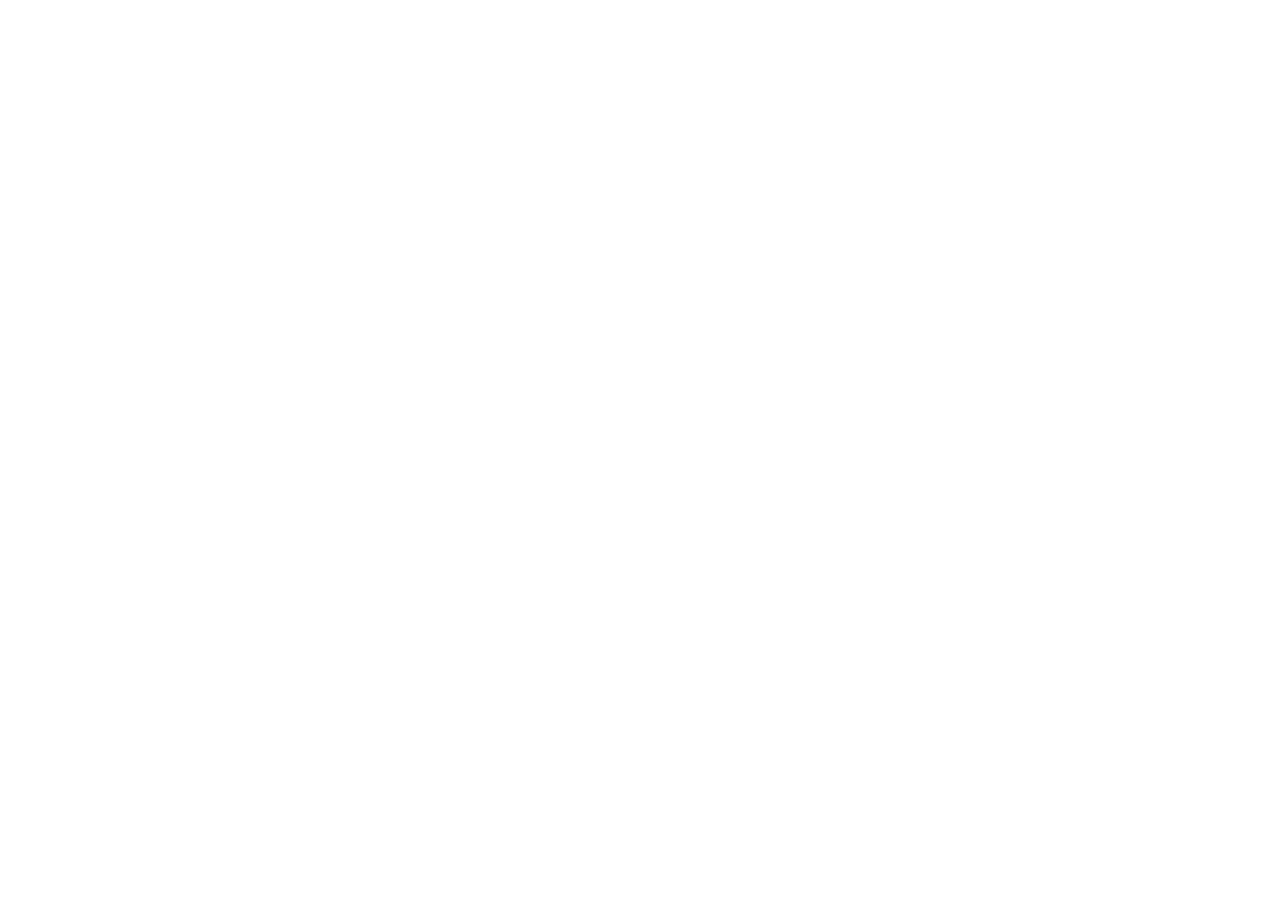
==== index.html @ 0e4d5a5d "creando y descargando materiales para BlogDeCafe" ====
<!DOCTYPE html>
<html lang="en">
<head>
    <meta charset="UTF-8">
    <meta name="viewport" content="width=device-width, initial-scale=1.0">
    <title>BlogDeCafe</title>
    <link rel="stylesheet" href="css/style.css">
    <link rel="stylesheet" href="css/normalize.css">

</head>
<body>
    
</body>
</html>
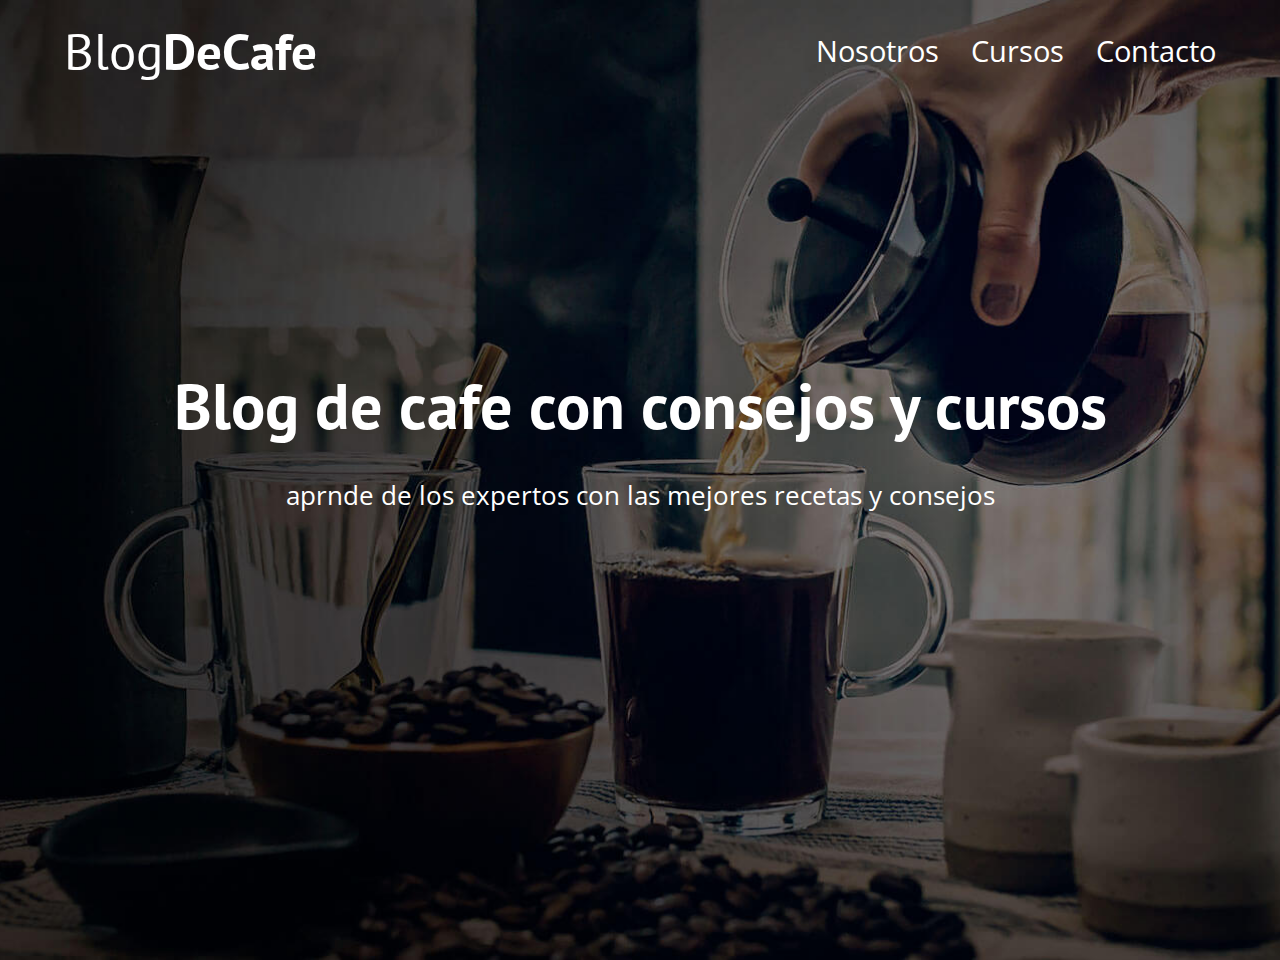
==== commit afd246c6: "trabajando en el header en html y css" ====
--- a/index.html
+++ b/index.html
@@ -1,14 +1,39 @@
 <!DOCTYPE html>
 <html lang="en">
+
 <head>
     <meta charset="UTF-8">
     <meta name="viewport" content="width=device-width, initial-scale=1.0">
     <title>BlogDeCafe</title>
     <link rel="stylesheet" href="css/style.css">
+    <link rel="preconnect" href="https://fonts.googleapis.com">
+    <link rel="preconnect" href="https://fonts.gstatic.com" crossorigin>
+    <link
+        href="https://fonts.googleapis.com/css2?family=Open+Sans&family=PT+Sans:wght@400;700&display=swap"
+        rel="stylesheet">
     <link rel="stylesheet" href="css/normalize.css">
 
 </head>
+
 <body>
-    
+    <header class="header">
+        <div class="contenedor">
+            <div class="barra">
+                <a class="logo" href="index.html"><h1 class="logo__nombre  no-margin centrar-texto">Blog<span class="logo__bold">DeCafe</span></h1></a>
+                <nav class="navegacion">
+                    <a href="nosotros.html" class="navegacion__enlace">Nosotros</a>
+                    <a href="cursos.html" class="navegacion__enlace">Cursos</a>
+                    <a href="contacto.html" class="navegacion__enlace">Contacto</a>
+                </nav>
+            </div>
+        </div>
+        <div class="header__texto">
+            <h2 class="no-margin">Blog de cafe con consejos y cursos</h2>
+            <p class="no-margin">aprnde de los expertos con las mejores recetas y consejos</p>
+        </div>
+    </header>
+
+
 </body>
+
 </html>--- a/css/style.css
+++ b/css/style.css
@@ -0,0 +1,115 @@
+:root{
+    --fuenteHeading: 'PT Sans', sans-serif;
+    --fuenteParrafos: 'Open Sans', sans-serif;
+
+    --primario: #784D3C;
+    --blanco: #ffffff;
+    --negro: #000000;
+}
+
+html{
+    box-sizing: border-box;
+    font-size: inherit;
+}
+*, *:before, *:after{
+    box-sizing: inherit;
+}
+
+body {
+    font-family: var(--fuenteParrafos);
+    font-size: 1.6rem;
+    line-height: 2;
+
+}
+
+.contenedor {
+    max-width: 120rem;
+    width: 90%;
+    margin: 0 auto;
+
+}
+
+a{
+    text-decoration: none;
+}
+
+h1, h2, h3, h4{
+    font-family: var(--fuenteHeading);
+}
+
+h1{
+    font-size: 4.8rem;
+}
+h2{
+    font-size: 4rem;
+}
+h3{
+    font-size: 3.2rem;
+}
+h4{
+    font-size: 2.8rem;
+}
+
+img{
+    max-width: 100%;
+}
+
+/** Utilidades **/
+.no-margin{
+    margin: 0;
+}
+.no-padding{
+    padding: 0;
+}
+.centrar-texto{
+    text-align: center;
+}
+
+.header{
+    background-image: url(../img/banner.jpg);
+    height: 60rem;
+    background-size: cover;
+    background-repeat: no-repeat;
+    background-position: center center;
+
+}
+.header__texto{
+    text-align: center;
+    color: var(--blanco);
+    margin-top: 5rem;
+}
+@media (min-width: 768px) {
+  .header__texto{
+    margin-top: 15rem;
+  }
+}
+@media (min-width: 768px) {
+  .barra{
+    display: flex;
+    justify-content: space-between;/** alinear horisontalmente **/
+    align-items: center;/** alinear verticalmente **/
+  }
+}
+.logo{
+    color: var(--blanco);
+}
+.logo__nombre{
+    font-weight: 400;
+}
+.logo__bold{
+    font-weight: 700;
+}
+
+@media (min-width: 768px) {
+ .navegacion{
+    display: flex;
+    gap: 2rem;
+ } 
+}
+
+.navegacion__enlace{
+    display: block;
+    text-align: center;
+    font-size: 1.8rem;
+    color: var(--blanco);
+}
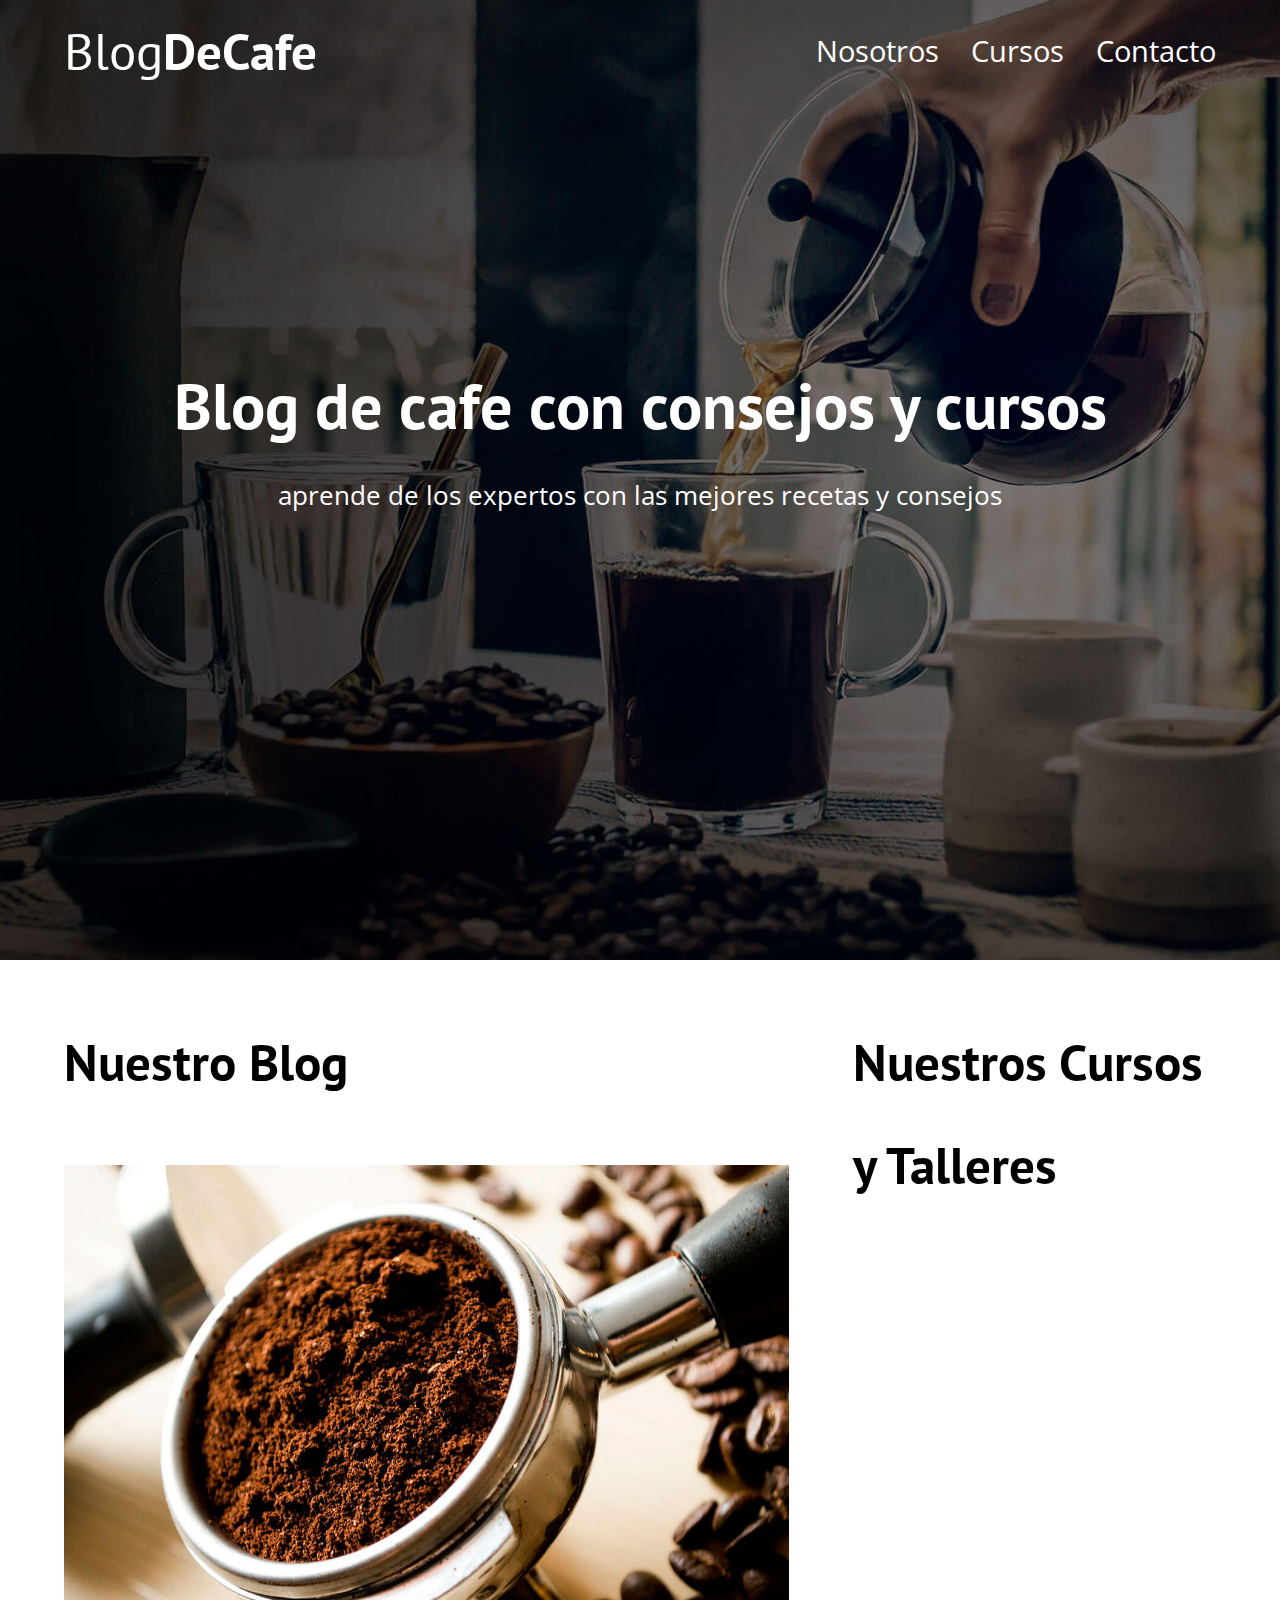
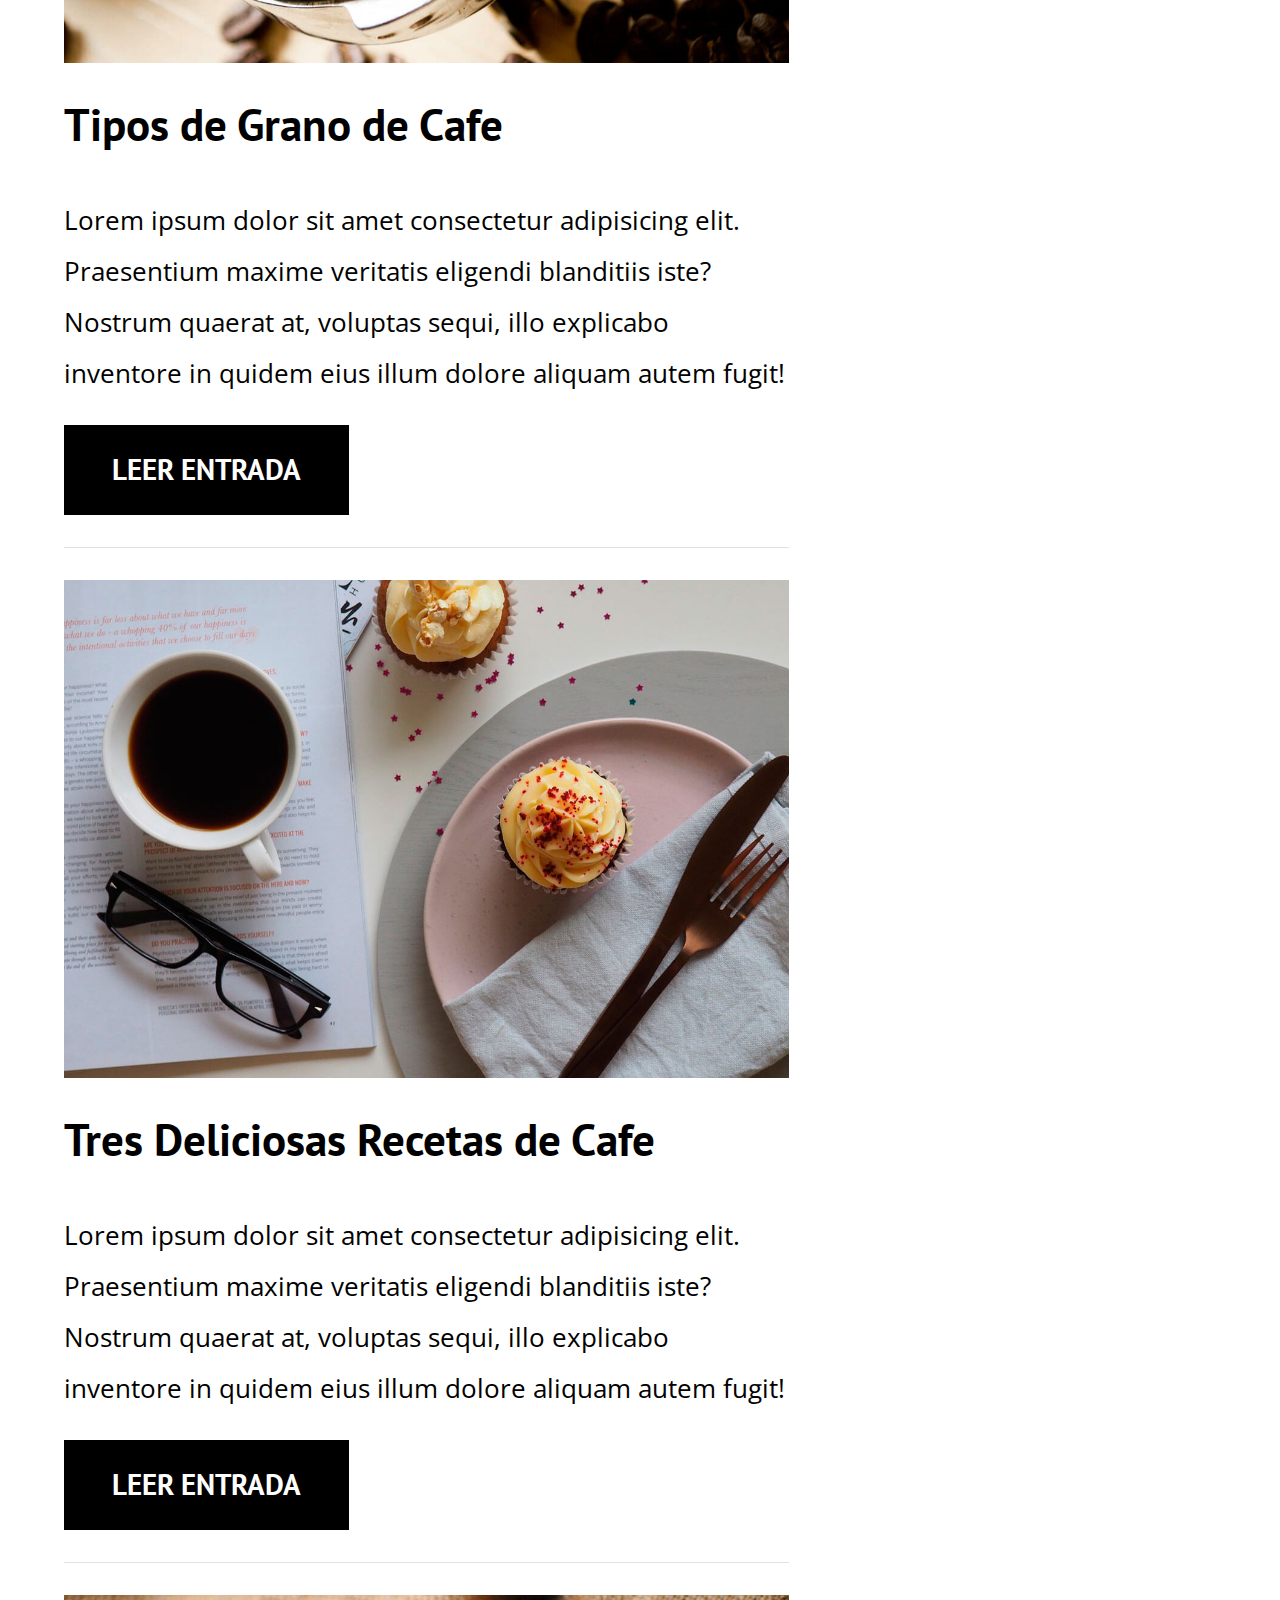
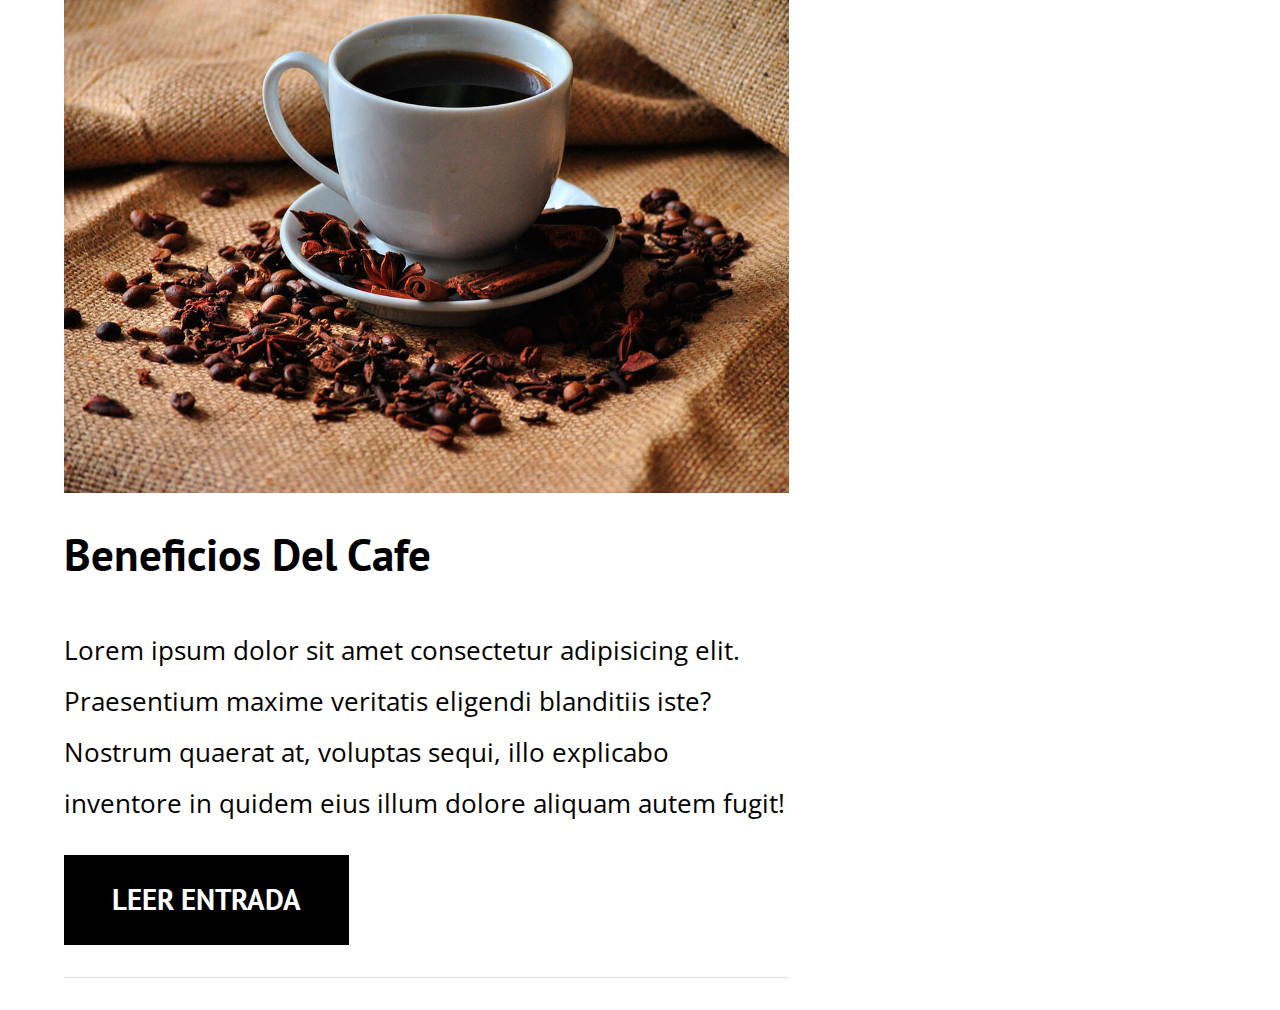
==== commit 735bc6b8: "mas style" ====
--- a/index.html
+++ b/index.html
@@ -29,11 +29,55 @@
         </div>
         <div class="header__texto">
             <h2 class="no-margin">Blog de cafe con consejos y cursos</h2>
-            <p class="no-margin">aprnde de los expertos con las mejores recetas y consejos</p>
+            <p class="no-margin">aprende de los expertos con las mejores recetas y consejos</p>
         </div>
     </header>
 
+    <div class="contenedor contenido-principal">
+        <main class="blog">
+            <h3>Nuestro Blog</h3>
+            <article class="entrada">
+                <div class="entrada__imagen">
+                    <img src="img/blog1.jpg" alt="imagen blog">
+                </div>
+
+                <div class="entrada__contenido">
+                    <h4 class="no-margin">Tipos de Grano de Cafe</h4>
+                    <p>Lorem ipsum dolor sit amet consectetur adipisicing elit. Praesentium maxime veritatis eligendi blanditiis iste? Nostrum quaerat at, voluptas sequi, illo explicabo inventore in quidem eius illum dolore aliquam autem fugit!</p>
+                    <a href="entrada.html" class="boton boton--primario">leer entrada</a>
+                </div>
+            </article>
+
+            <article class="entrada">
+                <div class="entrada__imagen">
+                    <img src="img/blog2.jpg" alt="imagen blog">
+                </div>
+
+                <div class="entrada__contenido">
+                    <h4 class="no-margin">Tres Deliciosas Recetas de Cafe</h4>
+                    <p>Lorem ipsum dolor sit amet consectetur adipisicing elit. Praesentium maxime veritatis eligendi blanditiis iste? Nostrum quaerat at, voluptas sequi, illo explicabo inventore in quidem eius illum dolore aliquam autem fugit!</p>
+                    <a href="entrada.html" class="boton boton--primario">leer entrada</a>
+                </div>
+            </article>
+
+            <article class="entrada">
+                <div class="entrada__imagen">
+                    <img src="img/blog3.jpg" alt="imagen blog">
+                </div>
+
+                <div class="entrada__contenido">
+                    <h4 class="no-margin">Beneficios Del Cafe</h4>
+                    <p>Lorem ipsum dolor sit amet consectetur adipisicing elit. Praesentium maxime veritatis eligendi blanditiis iste? Nostrum quaerat at, voluptas sequi, illo explicabo inventore in quidem eius illum dolore aliquam autem fugit!</p>
+                    <a href="entrada.html" class="boton boton--primario">leer entrada</a>
+                </div>
+            </article>
+        </main>
+        <aside class="sidebar">
+            <h3>Nuestros Cursos y Talleres</h3>
+        </aside>
+
+    </div>
+
 
 </body>
-
 </html>--- a/css/style.css
+++ b/css/style.css
@@ -3,6 +3,7 @@
     --fuenteParrafos: 'Open Sans', sans-serif;
 
     --primario: #784D3C;
+    --gris: #e1e1e1;
     --blanco: #ffffff;
     --negro: #000000;
 }
@@ -113,3 +114,40 @@
     font-size: 1.8rem;
     color: var(--blanco);
 }
+
+@media (min-width: 768px) {
+    .contenido-principal{
+        display: grid;
+        grid-template-columns: 2fr 1fr;
+        column-gap: 4rem;
+    }
+}
+
+.entrada{
+    border-bottom: 1px solid var(--gris) ;
+    margin-bottom: 2rem;
+}
+.border:last-of-type{
+    border: none;
+    margin-bottom: 0;
+}
+.boton{
+    display: block;
+    font-family: var(--fuenteHeading);
+    color: var(--blanco);
+    text-align: center;
+    padding: 1rem 3rem;
+    font-size: 1.8rem;
+    text-transform: uppercase;
+    font-weight: 700;
+    margin-bottom: 2rem;
+}
+
+@media (min-width: 768px) {
+  .boton{
+    display: inline-block;
+  }
+}
+.boton--primario{
+    background-color: var(--negro);
+}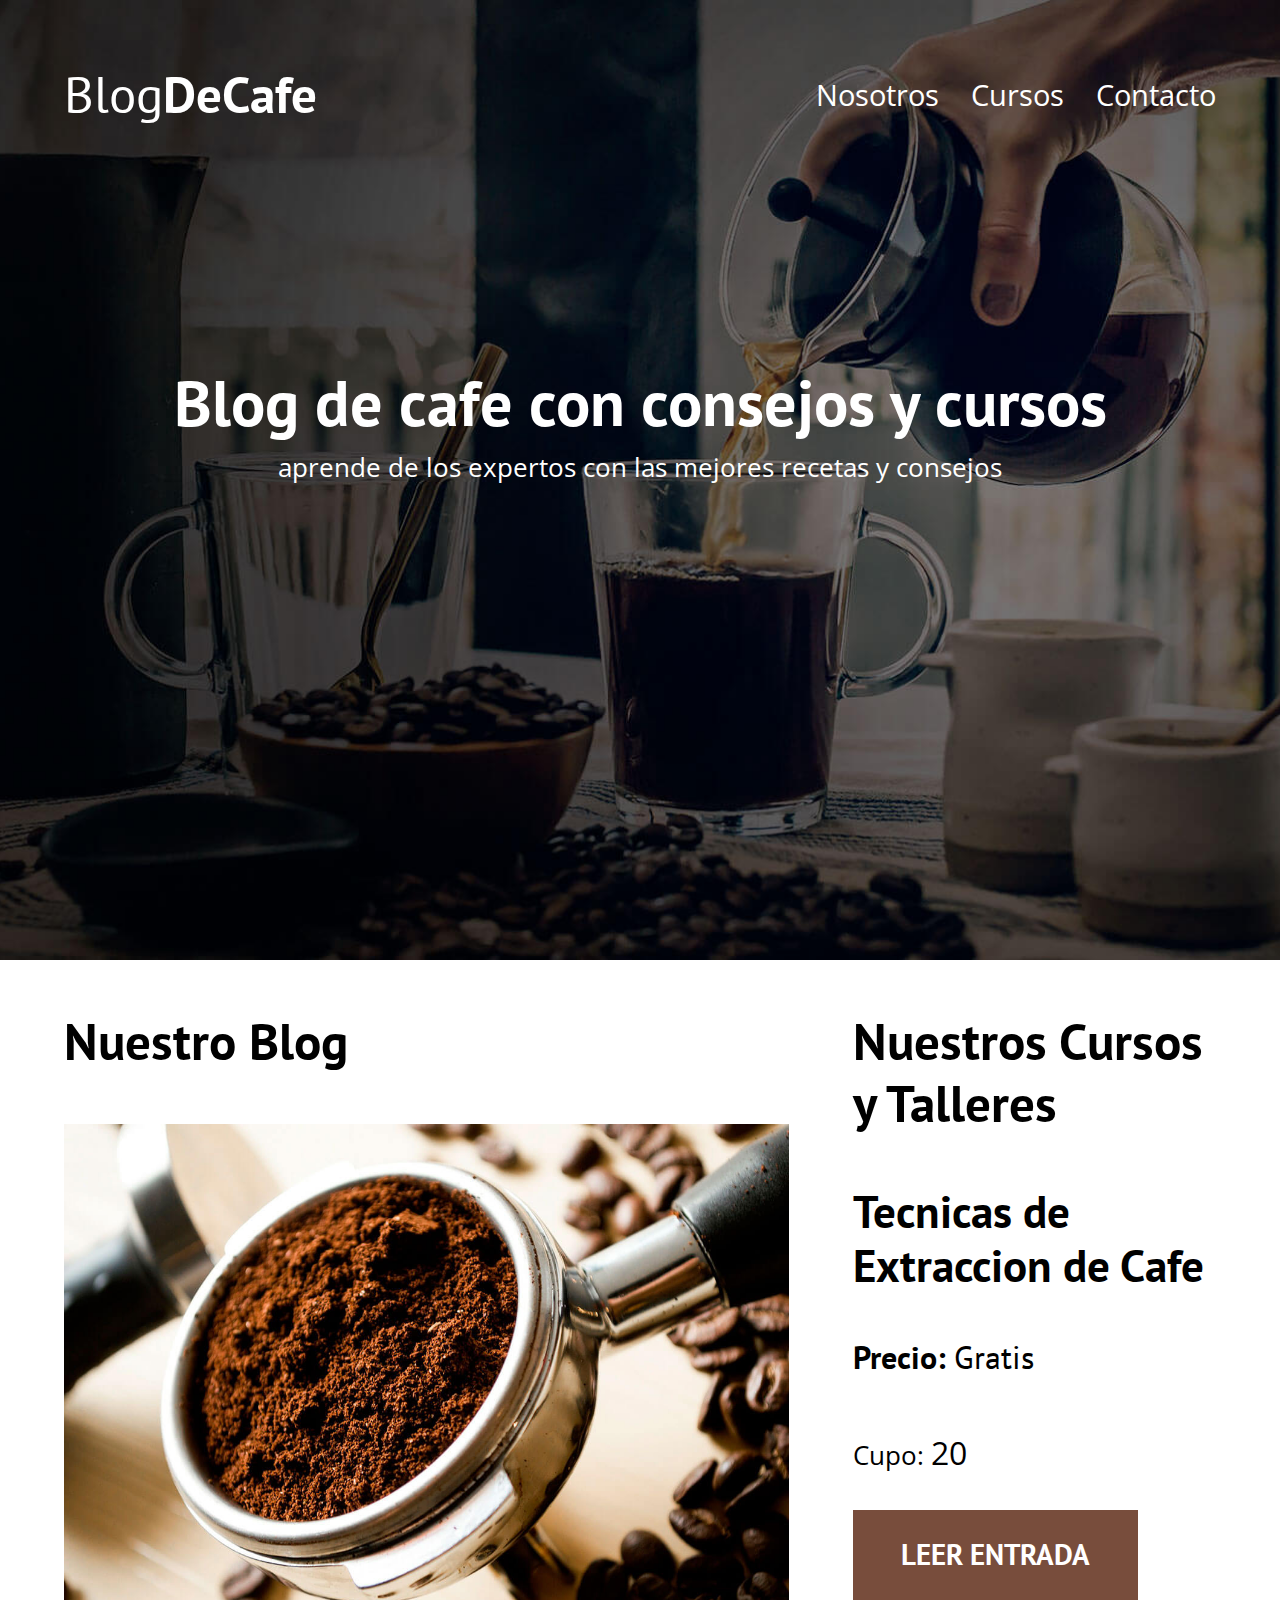
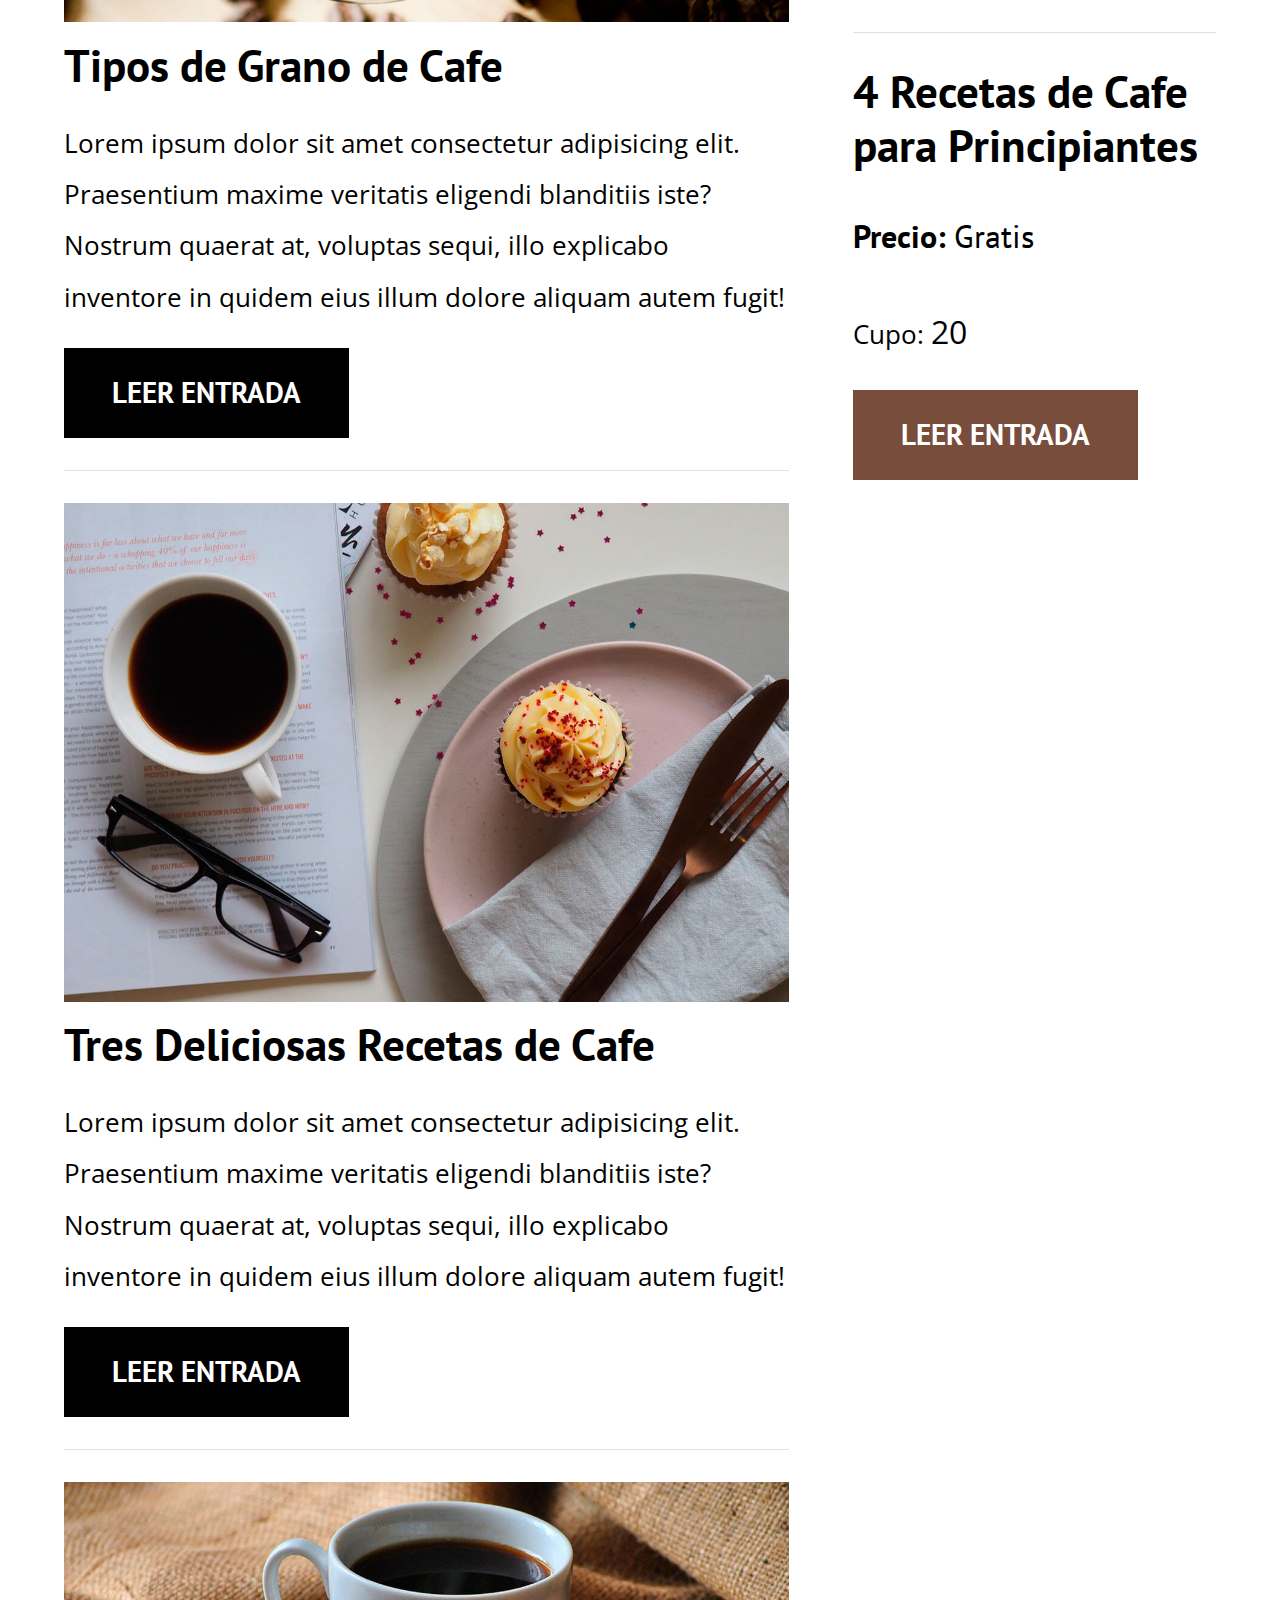
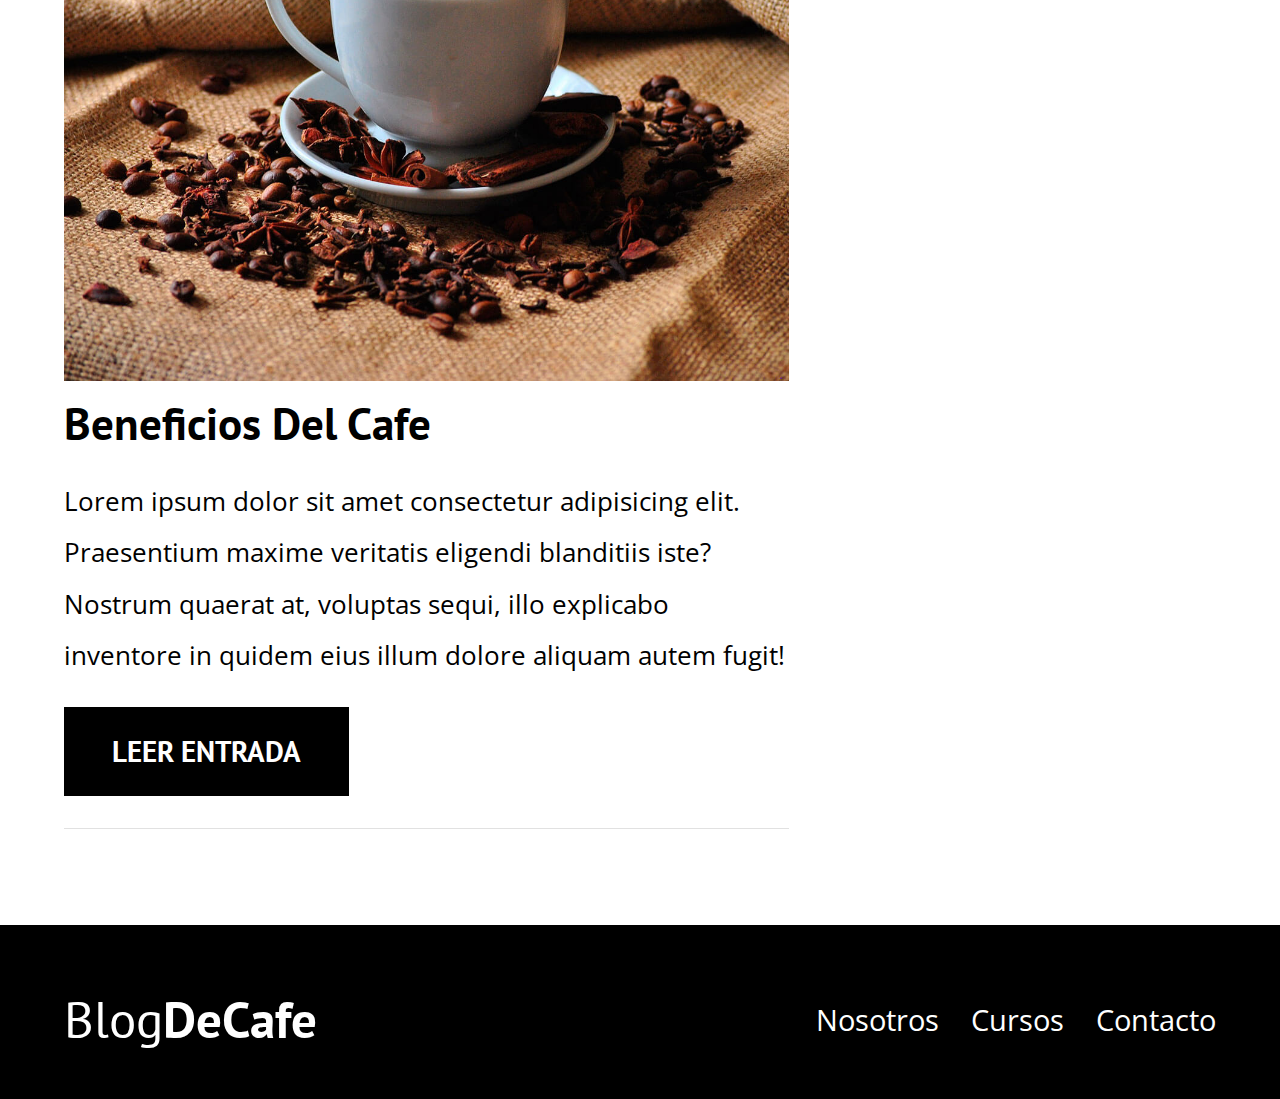
==== commit 3ac2c160: "creamos la pagina nosotros" ====
--- a/index.html
+++ b/index.html
@@ -74,10 +74,38 @@
         </main>
         <aside class="sidebar">
             <h3>Nuestros Cursos y Talleres</h3>
+
+            <ul class="cursos no-padding" >
+                <li class="widget-curso">
+                    <h4 class="no-margin">Tecnicas de Extraccion de Cafe</h4>
+                    <p class="widget-curso__label">Precio: <span class="widget-curso__info">Gratis</span></p>
+                    <p>Cupo:  <span class="widget-curso__info">20</span></p>
+                    <a href="entrada.html" class="boton boton--secundario">leer entrada</a>
+                </li>
+
+                <li class="widget-curso">
+                    <h4 class="no-margin">4 Recetas de Cafe para Principiantes</h4>
+                    <p class="widget-curso__label">Precio: <span class="widget-curso__info">Gratis</span></p>
+                    <p>Cupo:  <span class="widget-curso__info">20</span></p>
+                    <a href="entrada.html" class="boton boton--secundario">leer entrada</a>
+                </li>
+            </ul>
         </aside>
 
     </div>
-
+    
+    <footer class="footer">
+        <div class="contenedor">
+            <div class="barra">
+                <a class="logo" href="index.html"><h1 class="logo__nombre  no-margin centrar-texto">Blog<span class="logo__bold">DeCafe</span></h1></a>
+                <nav class="navegacion">
+                    <a href="nosotros.html" class="navegacion__enlace">Nosotros</a>
+                    <a href="cursos.html" class="navegacion__enlace">Cursos</a>
+                    <a href="contacto.html" class="navegacion__enlace">Contacto</a>
+                </nav>
+            </div>
+        </div>
+    </footer>
 
 </body>
 </html>--- a/css/style.css
+++ b/css/style.css
@@ -6,6 +6,7 @@
     --gris: #e1e1e1;
     --blanco: #ffffff;
     --negro: #000000;
+    /****/
 }
 
 html{
@@ -25,7 +26,7 @@
 
 .contenedor {
     max-width: 120rem;
-    width: 90%;
+    width: 90%;/** para que el texto e imagenes o el contenido no este muy pegado al inicio y al final**/
     margin: 0 auto;
 
 }
@@ -36,6 +37,7 @@
 
 h1, h2, h3, h4{
     font-family: var(--fuenteHeading);
+    line-height: 1.2;/**espacio entre lineas de texto**/
 }
 
 h1{
@@ -83,6 +85,9 @@
   .header__texto{
     margin-top: 15rem;
   }
+}
+.barra{
+    padding-top: 4rem;
 }
 @media (min-width: 768px) {
   .barra{
@@ -150,4 +155,44 @@
 }
 .boton--primario{
     background-color: var(--negro);
+}
+
+.boton--secundario{
+    background-color: var(--primario);
+}
+.cursos{
+    list-style: none; /** quita las viñetas **/
+}
+.widget-curso__label{
+    font-family: var(--fuenteHeading);
+    font-weight: bold;
+}
+.widget-curso__info{
+    font-weight: normal;
+}
+.widget-curso{
+    border-bottom: 1px solid var(--gris);
+    margin-bottom: 2rem;
+}
+.widget-curso:last-of-type{
+    border: none;
+    margin-bottom: 0;
+}
+.widget-curso__label,
+.widget-curso__info{
+    font-size: 2rem;
+}
+.footer{
+    background-color: var(--negro);
+    padding-bottom: 3rem;
+    margin-top: 4rem;
+}
+
+/** SOBRE NOSOTROS **/
+@media (min-width: 768px) {
+  .sobre-nosotros{
+    display: grid;
+    grid-template-columns: repeat(2, 1fr);
+    column-gap: 1rem;    
+  }
 }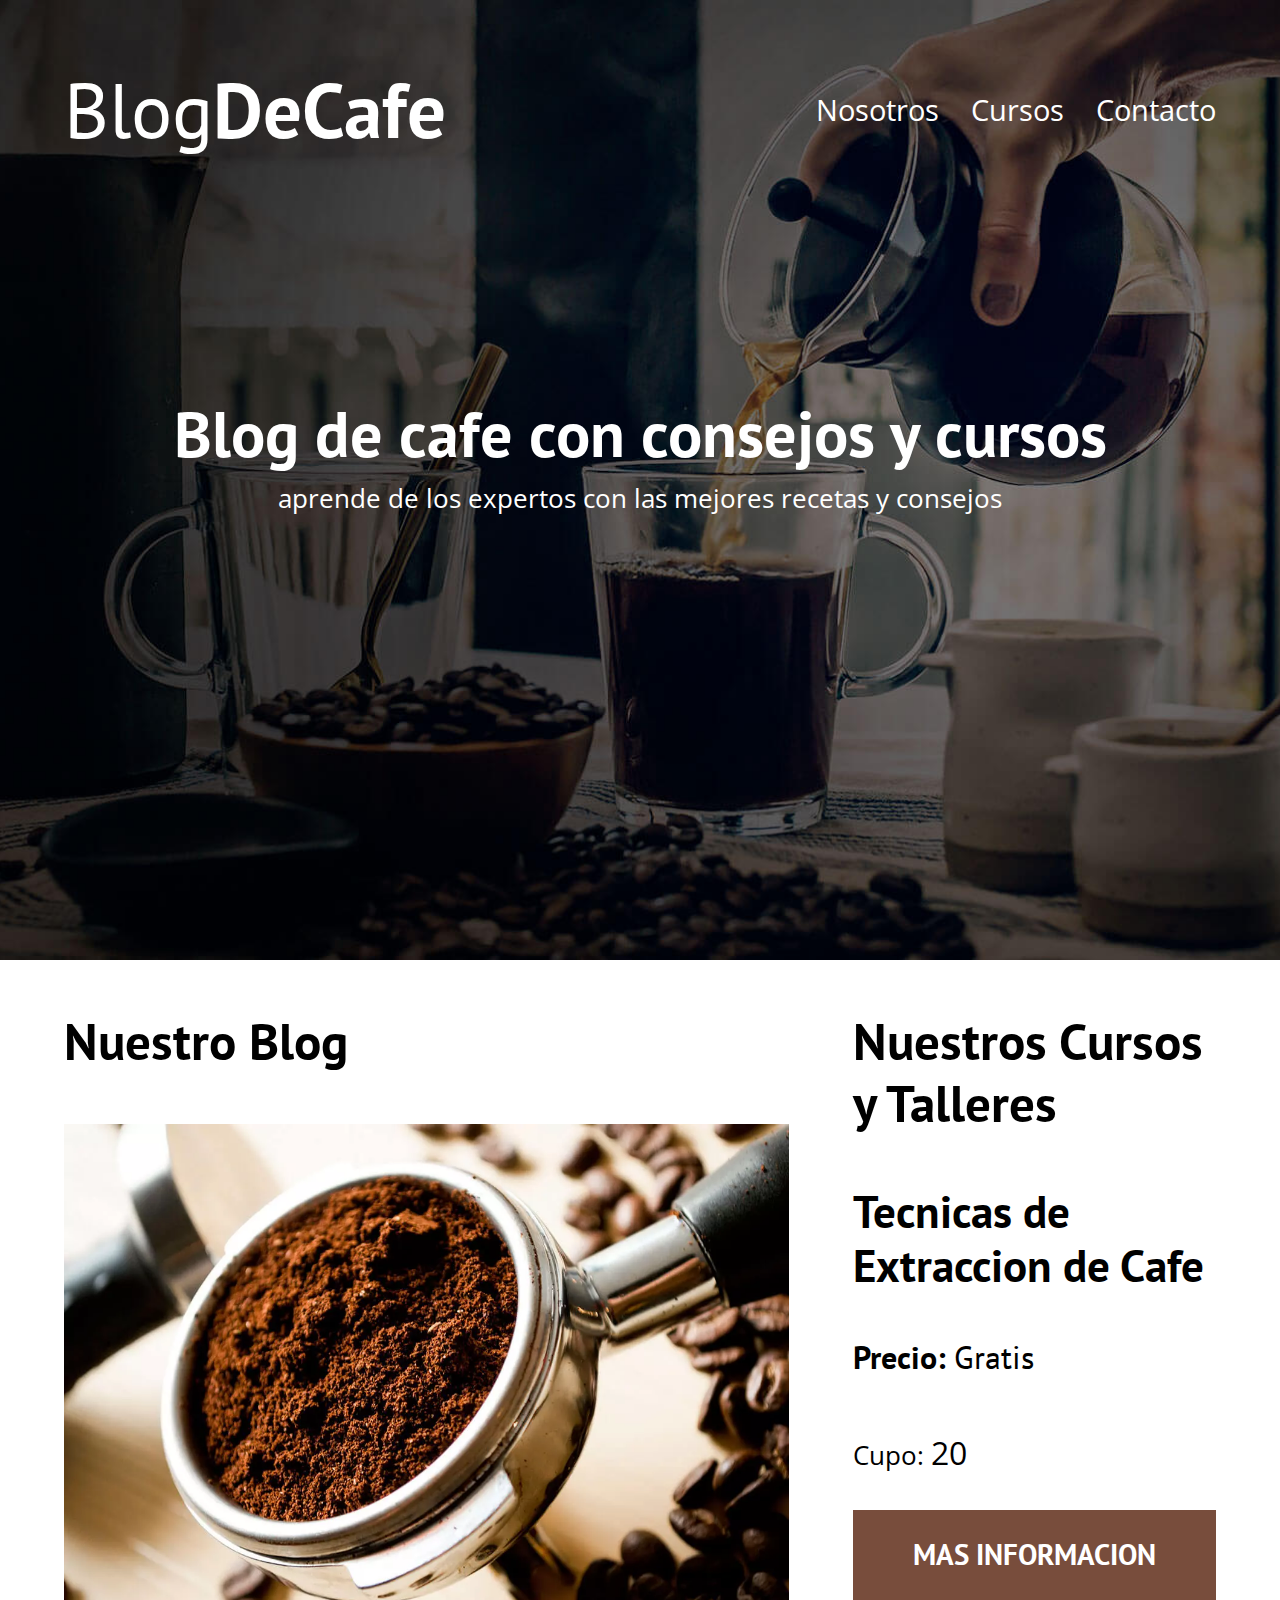
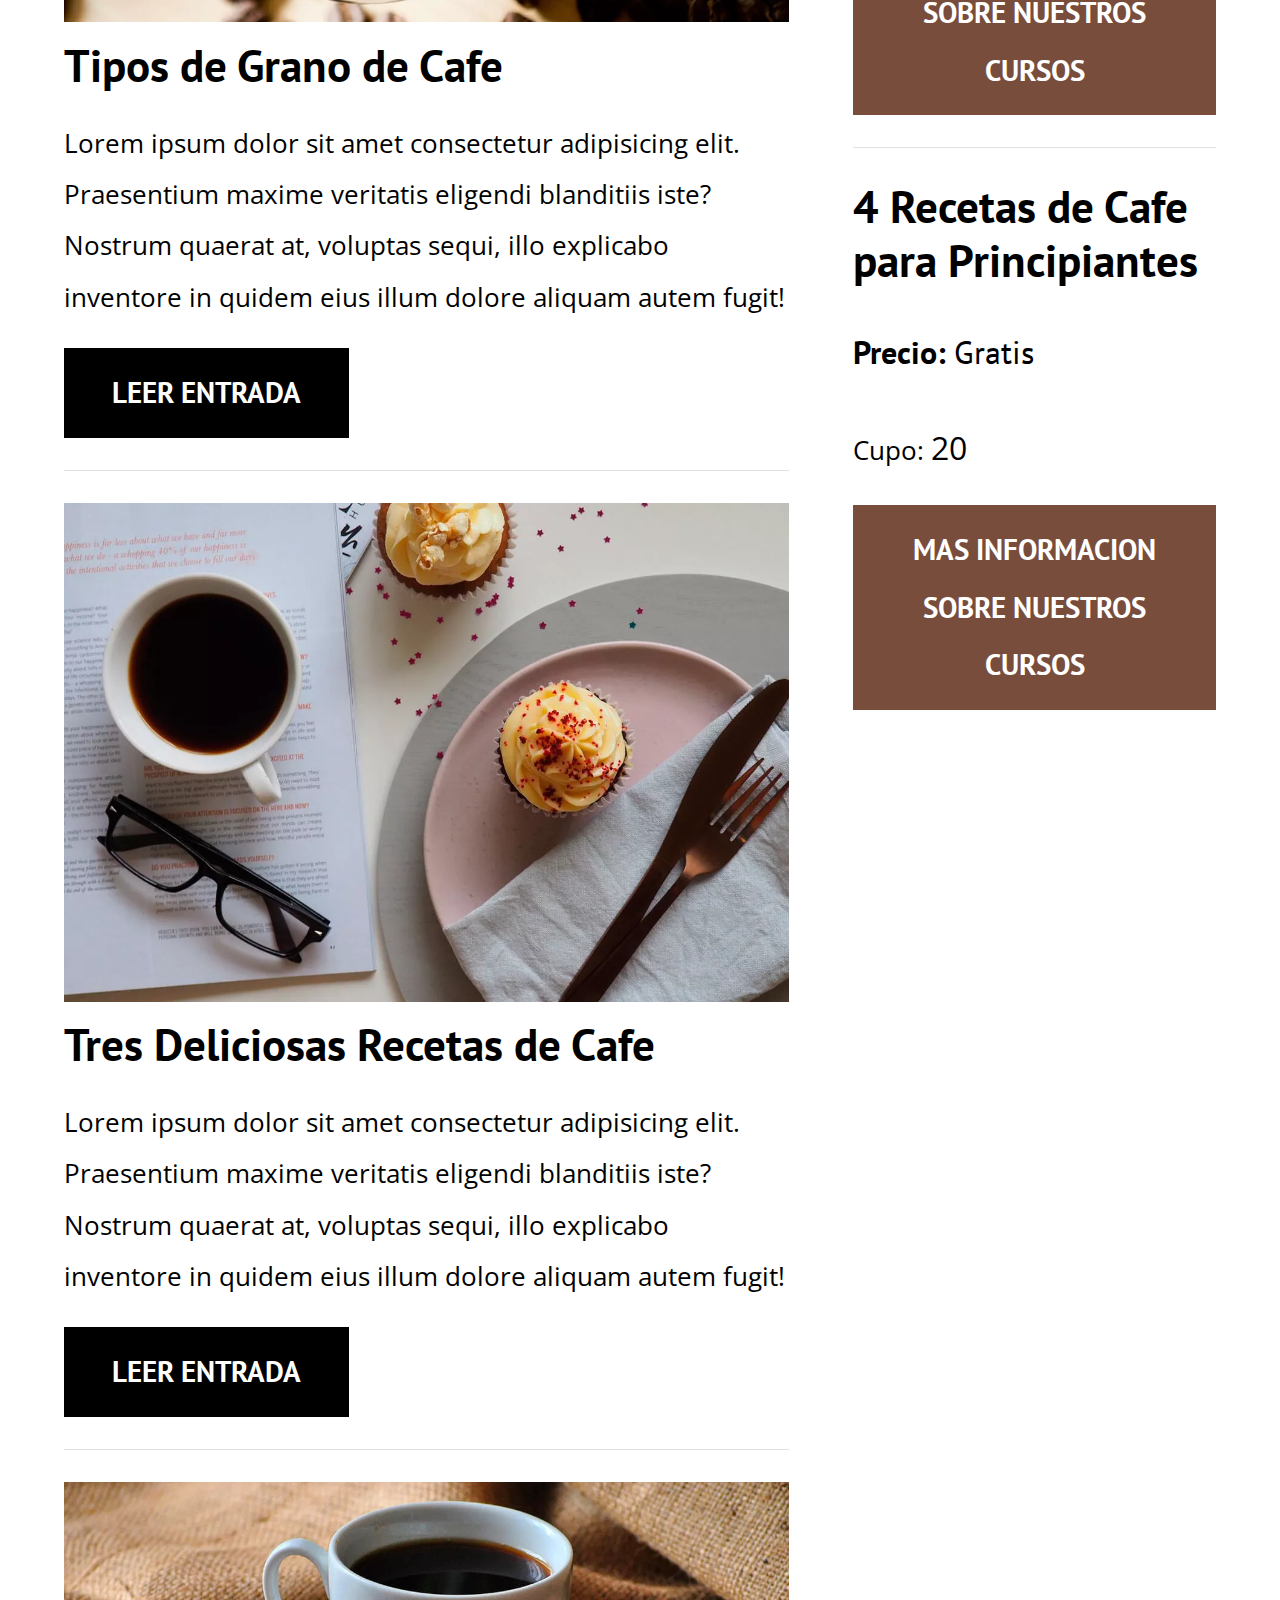
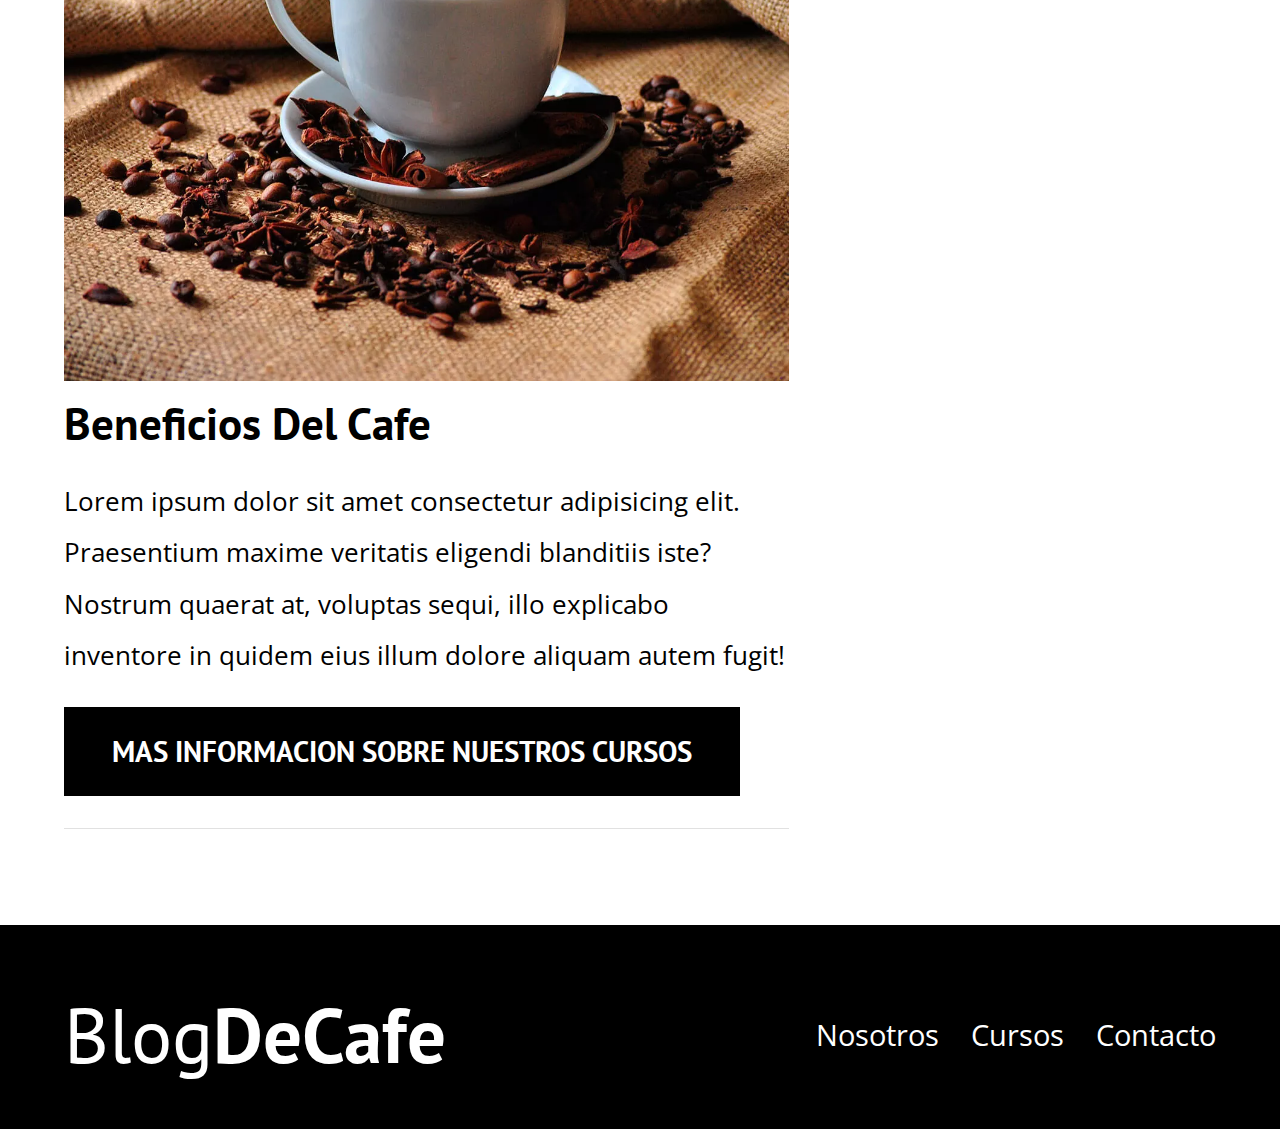
==== commit 604bb907: "ultimas modificaciones" ====
--- a/index.html
+++ b/index.html
@@ -5,13 +5,26 @@
     <meta charset="UTF-8">
     <meta name="viewport" content="width=device-width, initial-scale=1.0">
     <title>BlogDeCafe</title>
+    <meta name="description" content="Pagina web de blog de cafe">
     <link rel="stylesheet" href="css/style.css">
     <link rel="preconnect" href="https://fonts.googleapis.com">
     <link rel="preconnect" href="https://fonts.gstatic.com" crossorigin>
-    <link
-        href="https://fonts.googleapis.com/css2?family=Open+Sans&family=PT+Sans:wght@400;700&display=swap"
-        rel="stylesheet">
+      
+    <!-- Prefetch -->
+     <link rel="Prefetch" href="nosotros.html" as="document">
+
+    <!-- Preload -->
+    <link rel="Preload" href="css/normalize.css" as="style">
     <link rel="stylesheet" href="css/normalize.css">
+
+    <link rel="Preload" href="css/style.css" as="style">
+    <link rel="stylesheet" href="css/style.css">
+
+    <link rel="Preload" href="https://fonts.googleapis.com/css2?family=Open+Sans&family=PT+Sans:wght@400;700&display=swap" crossorigin="crossorigin" as="font">
+    <link href="https://fonts.googleapis.com/css2?family=Open+Sans&family=PT+Sans:wght@400;700&display=swap"
+    rel="stylesheet">
+
+    
 
 </head>
 
@@ -38,7 +51,13 @@
             <h3>Nuestro Blog</h3>
             <article class="entrada">
                 <div class="entrada__imagen">
-                    <img src="img/blog1.jpg" alt="imagen blog">
+
+                    <!-- Picture -->
+                    <picture>
+                        <source loading="lazy" srcset="img/blog1.webp" type="image/webp"><!-- la imagen la convierte en webp que es menos pesada para que cargue mas rapido pero si la pagina no tiene soporte en alguna web vuelve y carga la imagen jpg que colocamos abajo -->
+                        <img loading="lazy" src="img/blog1.jpg" alt="imagen blog">
+                    </picture>
+                    
                 </div>
 
                 <div class="entrada__contenido">
@@ -50,7 +69,12 @@
 
             <article class="entrada">
                 <div class="entrada__imagen">
-                    <img src="img/blog2.jpg" alt="imagen blog">
+                     <!-- Picture -->
+                     <picture>
+                        <source loading="lazy" srcset="img/blog2.webp" type="image/webp"><!-- la imagen la convierte en webp que es menos pesada para que cargue mas rapido pero si la pagina no tiene soporte en alguna web vuelve y carga la imagen jpg que colocamos abajo -->
+                        <img loading="lazy" src="img/blog2.jpg" alt="imagen blog">
+                    </picture>
+                   
                 </div>
 
                 <div class="entrada__contenido">
@@ -62,13 +86,18 @@
 
             <article class="entrada">
                 <div class="entrada__imagen">
-                    <img src="img/blog3.jpg" alt="imagen blog">
+                    <!-- Picture -->
+                    <picture>
+                        <source loading="lazy" srcset="img/blog3.webp" type="image/webp"><!-- la imagen la convierte en webp que es menos pesada para que cargue mas rapido pero si la pagina no tiene soporte en alguna web vuelve y carga la imagen jpg que colocamos abajo -->
+                        <img loading="lazy" src="img/blog3.jpg" alt="imagen blog">
+                    </picture>
+                    
                 </div>
 
                 <div class="entrada__contenido">
                     <h4 class="no-margin">Beneficios Del Cafe</h4>
                     <p>Lorem ipsum dolor sit amet consectetur adipisicing elit. Praesentium maxime veritatis eligendi blanditiis iste? Nostrum quaerat at, voluptas sequi, illo explicabo inventore in quidem eius illum dolore aliquam autem fugit!</p>
-                    <a href="entrada.html" class="boton boton--primario">leer entrada</a>
+                    <a href="entrada.html" class="boton boton--primario">Mas Informacion sobre nuestros cursos</a>
                 </div>
             </article>
         </main>
@@ -80,14 +109,14 @@
                     <h4 class="no-margin">Tecnicas de Extraccion de Cafe</h4>
                     <p class="widget-curso__label">Precio: <span class="widget-curso__info">Gratis</span></p>
                     <p>Cupo:  <span class="widget-curso__info">20</span></p>
-                    <a href="entrada.html" class="boton boton--secundario">leer entrada</a>
+                    <a href="entrada.html" class="boton boton--secundario">Mas Informacion sobre nuestros cursos</a>
                 </li>
 
                 <li class="widget-curso">
                     <h4 class="no-margin">4 Recetas de Cafe para Principiantes</h4>
                     <p class="widget-curso__label">Precio: <span class="widget-curso__info">Gratis</span></p>
                     <p>Cupo:  <span class="widget-curso__info">20</span></p>
-                    <a href="entrada.html" class="boton boton--secundario">leer entrada</a>
+                    <a href="entrada.html" class="boton boton--secundario">Mas Informacion sobre nuestros cursos</a>
                 </li>
             </ul>
         </aside>
@@ -107,5 +136,6 @@
         </div>
     </footer>
 
+    <script src="js/modernizr.js"></script>
 </body>
 </html>--- a/css/style.css
+++ b/css/style.css
@@ -68,8 +68,14 @@
     text-align: center;
 }
 
-.header{
+.webp, .header{
+    background-image: url(../img/banner.webp);
+}
+
+.no-webp, .header{
     background-image: url(../img/banner.jpg);
+}
+.header{   
     height: 60rem;
     background-size: cover;
     background-repeat: no-repeat;
@@ -146,12 +152,16 @@
     text-transform: uppercase;
     font-weight: 700;
     margin-bottom: 2rem;
+    border: none;
 }
 
 @media (min-width: 768px) {
   .boton{
     display: inline-block;
   }
+}
+.boton:hover{
+    cursor: pointer;
 }
 .boton--primario{
     background-color: var(--negro);
@@ -195,4 +205,67 @@
     grid-template-columns: repeat(2, 1fr);
     column-gap: 1rem;    
   }
+}
+
+/** SOBRE CURSOS **/
+
+@media (min-width: 768px) {
+    .curso{
+      display: grid;
+      grid-template-columns: 1fr 2fr;
+      column-gap: 2rem;  
+
+    }
+  }
+
+.curso{
+    padding: 3rem 0;
+    border-bottom: 1px solid var(--gris);/** separa con una linea gris cada curso **/
+  }
+
+.curso:last-of-type{
+    border: none;
+  }
+.curso__label{
+    font-family: var(--fuenteHeading);
+    font-weight: bold;
+}
+.curso__info{
+    font-weight: normal;
+}
+.curso__label,
+.curso__info{
+    font-size: 2rem;
+}
+
+/** Contacto **/
+.contacto-bg{
+    width: 100%;
+    height: 40rem;/** se le define una altura a la imagen **/
+    background-size: cover;/** la imagen no se repite **/
+    background-repeat: no-repeat;
+    position: relative;
+}   
+
+.formulario{
+    background-color: var(--blanco);
+    margin: -5rem auto 0 auto;/** con el -5 el formulario se pone encima de la imagen **/
+    width: 95%;
+    
+}
+.campo{
+    display: flex;
+    margin-bottom: 2rem;/** espacio entre los textos y caja de texto que no queden pegados **/
+    gap: 2rem;
+}
+.campo__label{
+    flex: 0 0 9rem;/** el 9rem seria para que no quede pegado el texto y la caja de texto **/
+    text-align: right;
+}
+.campo__field{
+    flex: 1;
+    border: 1px solid var(--gris);
+}
+.campo__field--textarea{
+    height: 200px; /** tamaño de la caja de texto de mensaje **/
 }--- a/css/style.css
+++ b/css/style.css
@@ -68,8 +68,14 @@
     text-align: center;
 }
 
-.header{
+.webp, .header{
+    background-image: url(../img/banner.webp);
+}
+
+.no-webp, .header{
     background-image: url(../img/banner.jpg);
+}
+.header{   
     height: 60rem;
     background-size: cover;
     background-repeat: no-repeat;
@@ -146,12 +152,16 @@
     text-transform: uppercase;
     font-weight: 700;
     margin-bottom: 2rem;
+    border: none;
 }
 
 @media (min-width: 768px) {
   .boton{
     display: inline-block;
   }
+}
+.boton:hover{
+    cursor: pointer;
 }
 .boton--primario{
     background-color: var(--negro);
@@ -195,4 +205,67 @@
     grid-template-columns: repeat(2, 1fr);
     column-gap: 1rem;    
   }
+}
+
+/** SOBRE CURSOS **/
+
+@media (min-width: 768px) {
+    .curso{
+      display: grid;
+      grid-template-columns: 1fr 2fr;
+      column-gap: 2rem;  
+
+    }
+  }
+
+.curso{
+    padding: 3rem 0;
+    border-bottom: 1px solid var(--gris);/** separa con una linea gris cada curso **/
+  }
+
+.curso:last-of-type{
+    border: none;
+  }
+.curso__label{
+    font-family: var(--fuenteHeading);
+    font-weight: bold;
+}
+.curso__info{
+    font-weight: normal;
+}
+.curso__label,
+.curso__info{
+    font-size: 2rem;
+}
+
+/** Contacto **/
+.contacto-bg{
+    width: 100%;
+    height: 40rem;/** se le define una altura a la imagen **/
+    background-size: cover;/** la imagen no se repite **/
+    background-repeat: no-repeat;
+    position: relative;
+}   
+
+.formulario{
+    background-color: var(--blanco);
+    margin: -5rem auto 0 auto;/** con el -5 el formulario se pone encima de la imagen **/
+    width: 95%;
+    
+}
+.campo{
+    display: flex;
+    margin-bottom: 2rem;/** espacio entre los textos y caja de texto que no queden pegados **/
+    gap: 2rem;
+}
+.campo__label{
+    flex: 0 0 9rem;/** el 9rem seria para que no quede pegado el texto y la caja de texto **/
+    text-align: right;
+}
+.campo__field{
+    flex: 1;
+    border: 1px solid var(--gris);
+}
+.campo__field--textarea{
+    height: 200px; /** tamaño de la caja de texto de mensaje **/
 }--- a/css/style.css
+++ b/css/style.css
@@ -68,8 +68,14 @@
     text-align: center;
 }
 
-.header{
+.webp, .header{
+    background-image: url(../img/banner.webp);
+}
+
+.no-webp, .header{
     background-image: url(../img/banner.jpg);
+}
+.header{   
     height: 60rem;
     background-size: cover;
     background-repeat: no-repeat;
@@ -146,12 +152,16 @@
     text-transform: uppercase;
     font-weight: 700;
     margin-bottom: 2rem;
+    border: none;
 }
 
 @media (min-width: 768px) {
   .boton{
     display: inline-block;
   }
+}
+.boton:hover{
+    cursor: pointer;
 }
 .boton--primario{
     background-color: var(--negro);
@@ -195,4 +205,67 @@
     grid-template-columns: repeat(2, 1fr);
     column-gap: 1rem;    
   }
+}
+
+/** SOBRE CURSOS **/
+
+@media (min-width: 768px) {
+    .curso{
+      display: grid;
+      grid-template-columns: 1fr 2fr;
+      column-gap: 2rem;  
+
+    }
+  }
+
+.curso{
+    padding: 3rem 0;
+    border-bottom: 1px solid var(--gris);/** separa con una linea gris cada curso **/
+  }
+
+.curso:last-of-type{
+    border: none;
+  }
+.curso__label{
+    font-family: var(--fuenteHeading);
+    font-weight: bold;
+}
+.curso__info{
+    font-weight: normal;
+}
+.curso__label,
+.curso__info{
+    font-size: 2rem;
+}
+
+/** Contacto **/
+.contacto-bg{
+    width: 100%;
+    height: 40rem;/** se le define una altura a la imagen **/
+    background-size: cover;/** la imagen no se repite **/
+    background-repeat: no-repeat;
+    position: relative;
+}   
+
+.formulario{
+    background-color: var(--blanco);
+    margin: -5rem auto 0 auto;/** con el -5 el formulario se pone encima de la imagen **/
+    width: 95%;
+    
+}
+.campo{
+    display: flex;
+    margin-bottom: 2rem;/** espacio entre los textos y caja de texto que no queden pegados **/
+    gap: 2rem;
+}
+.campo__label{
+    flex: 0 0 9rem;/** el 9rem seria para que no quede pegado el texto y la caja de texto **/
+    text-align: right;
+}
+.campo__field{
+    flex: 1;
+    border: 1px solid var(--gris);
+}
+.campo__field--textarea{
+    height: 200px; /** tamaño de la caja de texto de mensaje **/
 }